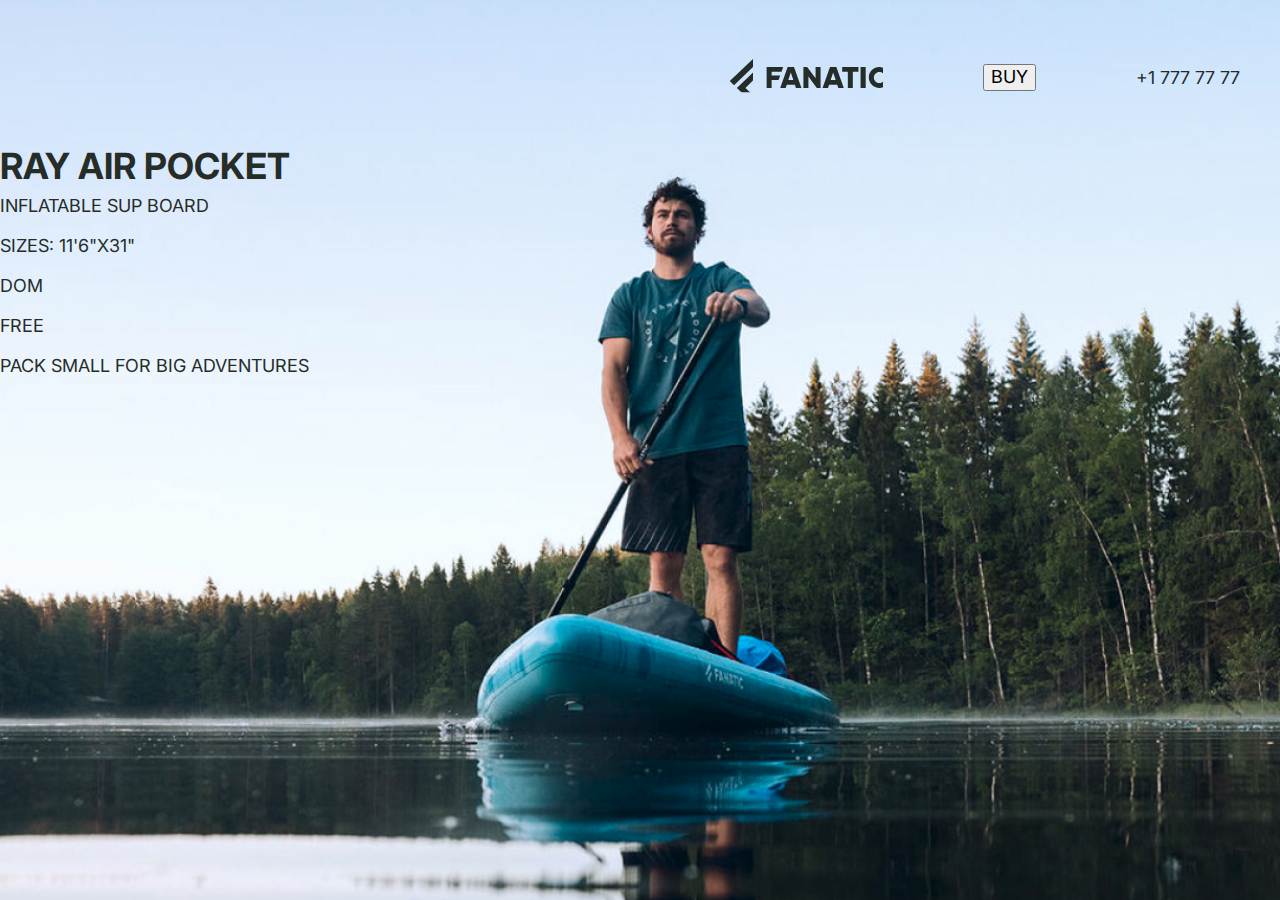
==== index.min.html @ 2a091c15 "1" ====
<!DOCTYPE html><html lang="ru"><head><meta charset="UTF-8"><meta name="viewport" content="width=device-width, initial-scale=1.0"><link rel="shortcut icon" href="img/logo.svg" type="image/x-icon"><link rel="stylesheet" href="css/normalize.css"><link rel="stylesheet" href="css/style.css"><title>Fanatic</title></head><body><div class="wrapper"><header class="header"><div class="container"><div class="header__top"><a class="logo" href="#"><svg width="158" height="36" viewbox="0 0 158 36" fill="none" xmlns="http://www.w3.org/2000/svg"><mask id="mask0_12_97" style="mask-type:alpha" maskunits="userSpaceOnUse" x="0" y="0" width="158" height="36"><path d="M0 0.946289H158V35.3079H0V0.946289Z" fill="white"></path></mask><g mask="url(#mask0_12_97)"><path fill-rule="evenodd" clip-rule="evenodd" d="M4.76709 24.1069L28.0054 1.9292V9.37888C28.0054 9.80975 27.8262 10.2229 27.507 10.5276L9.02255 28.1682L4.76709 24.1069ZM11.8772 30.8925L28.0054 15.5003V22.9501C28.0054 23.3808 27.8262 23.794 27.507 24.0986L20.3883 30.8925L21.7892 32.2295L26.0447 36.2908H17.5336L16.1327 34.9538L11.8772 30.8925ZM158.636 24.0702L162.767 26.8717C160.827 29.3164 157.801 30.8889 154.401 30.8889C148.545 30.8889 143.799 26.2254 143.799 20.4726C143.799 14.7199 148.545 10.0564 154.401 10.0564C157.801 10.0564 160.827 11.6288 162.767 14.0736L158.636 16.8751C157.618 15.6602 156.098 14.8865 154.401 14.8865C151.346 14.8865 148.86 17.3924 148.86 20.4726C148.86 23.5528 151.346 26.0588 154.401 26.0588C156.098 26.0588 157.618 25.2851 158.636 24.0702ZM46.6294 18.4935H55.1771L53.5442 23.0767H46.6294V30.8888H41.64V10.0565H58.1829L56.55 14.6396H46.6294V18.4935ZM117.215 10.0565H133.431V14.6396H127.818V30.8888H122.828V14.6396H117.215V10.0565ZM135.586 30.8889H140.692V10.0565H135.586V30.8889ZM105.64 23.0581L108.166 15.5027L110.692 23.0581H105.64ZM104.985 10.0565L97.5635 30.8888H103.021L104.103 27.6413H112.229L113.311 30.8888H118.769L111.347 10.0565H104.985ZM90.5789 10.0565H95.5683V30.8888H91.8263L83.4065 19.5799V30.8888H78.4171V10.0565H82.1591L90.5789 21.3654V10.0565ZM63.2934 23.0581L65.8194 15.5027L68.3454 23.0581H63.2934ZM62.6387 10.0565L55.2169 30.8888H60.674L61.7567 27.6413H69.8821L70.9648 30.8888H76.4219L69.0002 10.0565H62.6387Z" fill="#262C27"></path></g></svg></a><button class="header__btn">BUY</button><a class="header__phone" href="tel:+17777777">+1 777 77 77</a></div></div><div class="header__content"><div class="header__content-box"><h1 class="header__title">RAY AIR POCKET</h1><p class="header__text">INFLATABLE SUP BOARD</p><p class="header__text">SIZES: 11'6"X31"</p></div><p class="header__decor-text">DOM </p><p class="header__decor-text">FREE</p><p class="header__decor-text">PACK SMALL FOR BIG ADVENTURES</p></div></header></div><script src=""></script></body></html>
---- css/style.css ----
@import url(https://fonts.googleapis.com/css?family=Inter:100,200,300,regular,500,600,700,800,900&display=swap);
@import url(https://fonts.googleapis.com/css?family=Comfortaa:300,regular,500,600,700&display=swap);
*,
*::after,
*::before {
  box-sizing: border-box;
}

body {
  font-family: "Inter", sans-serif;
  font-weight: 400;
  font-size: 18px;
  line-height: 22px;
  color: #262c27;
}

a {
  text-decoration: none;
  color: inherit;
}

h1,
h2,
h3,
h4,
h5,
h6 {
  margin: 0;
}

.container {
  max-width: 1230px;
  padding: 0px 15px;
  margin: 0 auto;
}

.header {
  background-image: url(../img/bg-image.jpg);
  background-size: cover;
  background-repeat: no-repeat;
  height: 100vh;
}
.header__top {
  display: flex;
  align-items: center;
  padding: 57px 0;
  gap: 100px;
  justify-content: flex-end;
}
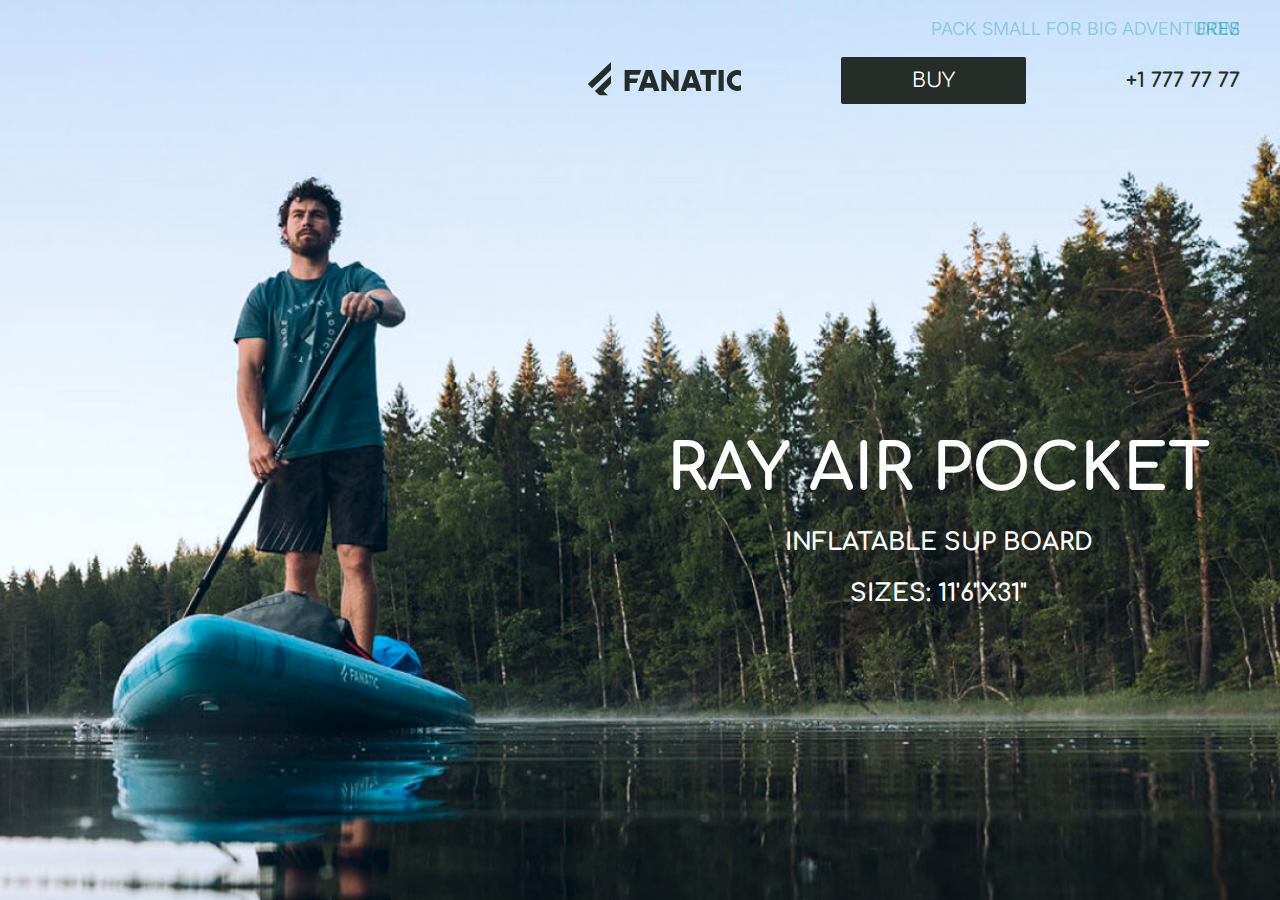
==== commit e648e5e1: "00.52.27" ====
--- a/index.min.html
+++ b/index.min.html
@@ -1 +1 @@
-<!DOCTYPE html><html lang="ru"><head><meta charset="UTF-8"><meta name="viewport" content="width=device-width, initial-scale=1.0"><link rel="shortcut icon" href="img/logo.svg" type="image/x-icon"><link rel="stylesheet" href="css/normalize.css"><link rel="stylesheet" href="css/style.css"><title>Fanatic</title></head><body><div class="wrapper"><header class="header"><div class="container"><div class="header__top"><a class="logo" href="#"><svg width="158" height="36" viewbox="0 0 158 36" fill="none" xmlns="http://www.w3.org/2000/svg"><mask id="mask0_12_97" style="mask-type:alpha" maskunits="userSpaceOnUse" x="0" y="0" width="158" height="36"><path d="M0 0.946289H158V35.3079H0V0.946289Z" fill="white"></path></mask><g mask="url(#mask0_12_97)"><path fill-rule="evenodd" clip-rule="evenodd" d="M4.76709 24.1069L28.0054 1.9292V9.37888C28.0054 9.80975 27.8262 10.2229 27.507 10.5276L9.02255 28.1682L4.76709 24.1069ZM11.8772 30.8925L28.0054 15.5003V22.9501C28.0054 23.3808 27.8262 23.794 27.507 24.0986L20.3883 30.8925L21.7892 32.2295L26.0447 36.2908H17.5336L16.1327 34.9538L11.8772 30.8925ZM158.636 24.0702L162.767 26.8717C160.827 29.3164 157.801 30.8889 154.401 30.8889C148.545 30.8889 143.799 26.2254 143.799 20.4726C143.799 14.7199 148.545 10.0564 154.401 10.0564C157.801 10.0564 160.827 11.6288 162.767 14.0736L158.636 16.8751C157.618 15.6602 156.098 14.8865 154.401 14.8865C151.346 14.8865 148.86 17.3924 148.86 20.4726C148.86 23.5528 151.346 26.0588 154.401 26.0588C156.098 26.0588 157.618 25.2851 158.636 24.0702ZM46.6294 18.4935H55.1771L53.5442 23.0767H46.6294V30.8888H41.64V10.0565H58.1829L56.55 14.6396H46.6294V18.4935ZM117.215 10.0565H133.431V14.6396H127.818V30.8888H122.828V14.6396H117.215V10.0565ZM135.586 30.8889H140.692V10.0565H135.586V30.8889ZM105.64 23.0581L108.166 15.5027L110.692 23.0581H105.64ZM104.985 10.0565L97.5635 30.8888H103.021L104.103 27.6413H112.229L113.311 30.8888H118.769L111.347 10.0565H104.985ZM90.5789 10.0565H95.5683V30.8888H91.8263L83.4065 19.5799V30.8888H78.4171V10.0565H82.1591L90.5789 21.3654V10.0565ZM63.2934 23.0581L65.8194 15.5027L68.3454 23.0581H63.2934ZM62.6387 10.0565L55.2169 30.8888H60.674L61.7567 27.6413H69.8821L70.9648 30.8888H76.4219L69.0002 10.0565H62.6387Z" fill="#262C27"></path></g></svg></a><button class="header__btn">BUY</button><a class="header__phone" href="tel:+17777777">+1 777 77 77</a></div></div><div class="header__content"><div class="header__content-box"><h1 class="header__title">RAY AIR POCKET</h1><p class="header__text">INFLATABLE SUP BOARD</p><p class="header__text">SIZES: 11'6"X31"</p></div><p class="header__decor-text">DOM </p><p class="header__decor-text">FREE</p><p class="header__decor-text">PACK SMALL FOR BIG ADVENTURES</p></div></header></div><script src=""></script></body></html>+<!DOCTYPE html><html lang="ru"><head><meta charset="UTF-8"><meta name="viewport" content="width=device-width, initial-scale=1.0"><link rel="shortcut icon" href="img/logo.svg" type="image/x-icon"><link rel="stylesheet" href="css/normalize.css"><link rel="stylesheet" href="css/style.css"><title>Fanatic</title></head><body><div class="wrapper"><header class="header"><div class="container"><div class="header__top"><a class="logo" href="#"><svg width="158" height="36" viewbox="0 0 158 36" fill="none" xmlns="http://www.w3.org/2000/svg"><mask id="mask0_12_97" style="mask-type:alpha" maskunits="userSpaceOnUse" x="0" y="0" width="158" height="36"><path d="M0 0.946289H158V35.3079H0V0.946289Z" fill="white"></path></mask><g mask="url(#mask0_12_97)"><path fill-rule="evenodd" clip-rule="evenodd" d="M4.76709 24.1069L28.0054 1.9292V9.37888C28.0054 9.80975 27.8262 10.2229 27.507 10.5276L9.02255 28.1682L4.76709 24.1069ZM11.8772 30.8925L28.0054 15.5003V22.9501C28.0054 23.3808 27.8262 23.794 27.507 24.0986L20.3883 30.8925L21.7892 32.2295L26.0447 36.2908H17.5336L16.1327 34.9538L11.8772 30.8925ZM158.636 24.0702L162.767 26.8717C160.827 29.3164 157.801 30.8889 154.401 30.8889C148.545 30.8889 143.799 26.2254 143.799 20.4726C143.799 14.7199 148.545 10.0564 154.401 10.0564C157.801 10.0564 160.827 11.6288 162.767 14.0736L158.636 16.8751C157.618 15.6602 156.098 14.8865 154.401 14.8865C151.346 14.8865 148.86 17.3924 148.86 20.4726C148.86 23.5528 151.346 26.0588 154.401 26.0588C156.098 26.0588 157.618 25.2851 158.636 24.0702ZM46.6294 18.4935H55.1771L53.5442 23.0767H46.6294V30.8888H41.64V10.0565H58.1829L56.55 14.6396H46.6294V18.4935ZM117.215 10.0565H133.431V14.6396H127.818V30.8888H122.828V14.6396H117.215V10.0565ZM135.586 30.8889H140.692V10.0565H135.586V30.8889ZM105.64 23.0581L108.166 15.5027L110.692 23.0581H105.64ZM104.985 10.0565L97.5635 30.8888H103.021L104.103 27.6413H112.229L113.311 30.8888H118.769L111.347 10.0565H104.985ZM90.5789 10.0565H95.5683V30.8888H91.8263L83.4065 19.5799V30.8888H78.4171V10.0565H82.1591L90.5789 21.3654V10.0565ZM63.2934 23.0581L65.8194 15.5027L68.3454 23.0581H63.2934ZM62.6387 10.0565L55.2169 30.8888H60.674L61.7567 27.6413H69.8821L70.9648 30.8888H76.4219L69.0002 10.0565H62.6387Z" fill="#262C27"></path></g></svg></a><button class="header__btn">BUY</button><a class="header__phone" href="tel:+17777777">+1 777 77 77</a></div><div class="header__content"><div class="header__content-box"><h1 class="header__title">RAY AIR POCKET</h1><p class="header__text">INFLATABLE SUP BOARD</p><p class="header__text">SIZES: 11'6"X31"</p></div><p class="header__decor-text">DOM </p><p class="header__decor-text">FREE</p><p class="header__decor-text">PACK SMALL FOR BIG ADVENTURES</p></div></div></header></div><script src=""></script></body></html>--- a/css/style.css
+++ b/css/style.css
@@ -34,11 +34,19 @@
   margin: 0 auto;
 }
 
+.logo path {
+  transition: fill 0.3s ease;
+}
+.logo path:hover {
+  fill: #0093a1;
+}
+
 .header {
   background-image: url(../img/bg-image.jpg);
   background-size: cover;
   background-repeat: no-repeat;
-  height: 100vh;
+  min-height: 100vh;
+  background-position: center;
 }
 .header__top {
   display: flex;
@@ -46,4 +54,52 @@
   padding: 57px 0;
   gap: 100px;
   justify-content: flex-end;
+  font-family: "Comfortaa", cursive;
+  font-weight: 700;
+  font-size: 20px;
+  line-height: 22px;
+}
+.header__btn {
+  text-transform: uppercase;
+  color: #fff;
+  padding: 12px 71px;
+  background-color: #262c27;
+  border: none;
+  cursor: pointer;
+  border-radius: 2px;
+}
+.header__btn:hover {
+  background-color: #0093a1;
+  transition: 0.6s ease;
+}
+.header__content {
+  min-height: calc(100vh - 161px);
+  display: flex;
+  align-items: center;
+  justify-content: flex-end;
+}
+.header__content-box {
+  max-width: 550px;
+  text-align: center;
+  margin-right: 30px;
+  color: #fff;
+  font-family: "Comfortaa", cursive;
+  font-weight: 700;
+}
+.header__title {
+  text-transform: uppercase;
+  margin-bottom: 20px;
+  font-size: 64px;
+  line-height: 71px;
+}
+.header__text {
+  font-size: 24px;
+  line-height: 27px;
+  margin-bottom: 20px;
+}
+.header__decor-text {
+  color: #0093a1;
+  opacity: 0.3;
+  position: absolute;
+  top: 0;
 }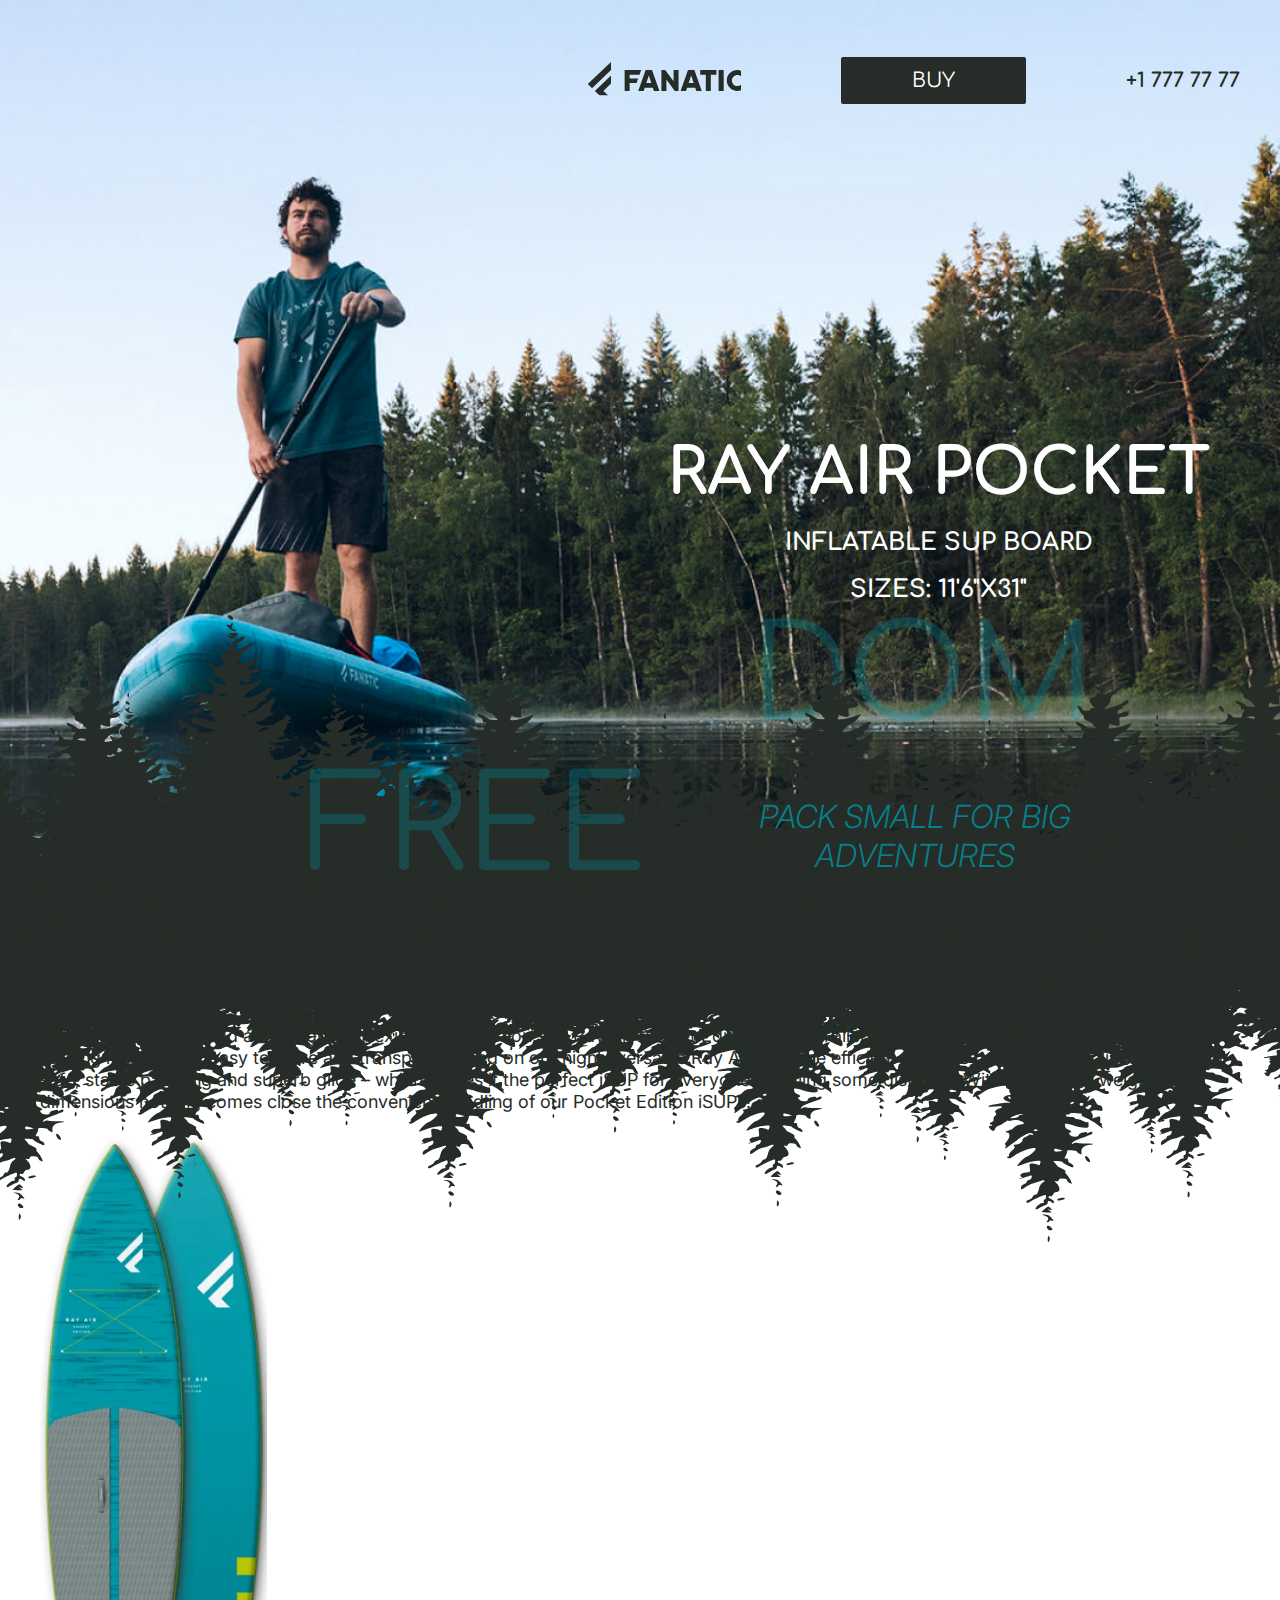
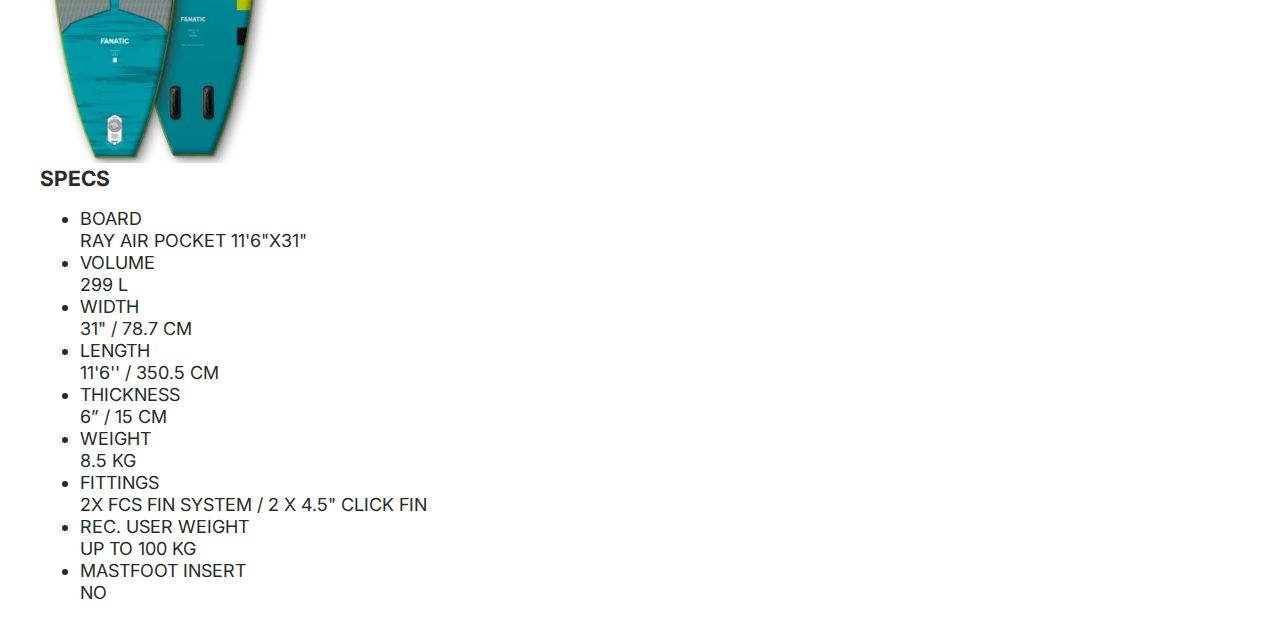
==== commit cea7cbea: "01,27,51" ====
--- a/index.min.html
+++ b/index.min.html
@@ -1 +1 @@
-<!DOCTYPE html><html lang="ru"><head><meta charset="UTF-8"><meta name="viewport" content="width=device-width, initial-scale=1.0"><link rel="shortcut icon" href="img/logo.svg" type="image/x-icon"><link rel="stylesheet" href="css/normalize.css"><link rel="stylesheet" href="css/style.css"><title>Fanatic</title></head><body><div class="wrapper"><header class="header"><div class="container"><div class="header__top"><a class="logo" href="#"><svg width="158" height="36" viewbox="0 0 158 36" fill="none" xmlns="http://www.w3.org/2000/svg"><mask id="mask0_12_97" style="mask-type:alpha" maskunits="userSpaceOnUse" x="0" y="0" width="158" height="36"><path d="M0 0.946289H158V35.3079H0V0.946289Z" fill="white"></path></mask><g mask="url(#mask0_12_97)"><path fill-rule="evenodd" clip-rule="evenodd" d="M4.76709 24.1069L28.0054 1.9292V9.37888C28.0054 9.80975 27.8262 10.2229 27.507 10.5276L9.02255 28.1682L4.76709 24.1069ZM11.8772 30.8925L28.0054 15.5003V22.9501C28.0054 23.3808 27.8262 23.794 27.507 24.0986L20.3883 30.8925L21.7892 32.2295L26.0447 36.2908H17.5336L16.1327 34.9538L11.8772 30.8925ZM158.636 24.0702L162.767 26.8717C160.827 29.3164 157.801 30.8889 154.401 30.8889C148.545 30.8889 143.799 26.2254 143.799 20.4726C143.799 14.7199 148.545 10.0564 154.401 10.0564C157.801 10.0564 160.827 11.6288 162.767 14.0736L158.636 16.8751C157.618 15.6602 156.098 14.8865 154.401 14.8865C151.346 14.8865 148.86 17.3924 148.86 20.4726C148.86 23.5528 151.346 26.0588 154.401 26.0588C156.098 26.0588 157.618 25.2851 158.636 24.0702ZM46.6294 18.4935H55.1771L53.5442 23.0767H46.6294V30.8888H41.64V10.0565H58.1829L56.55 14.6396H46.6294V18.4935ZM117.215 10.0565H133.431V14.6396H127.818V30.8888H122.828V14.6396H117.215V10.0565ZM135.586 30.8889H140.692V10.0565H135.586V30.8889ZM105.64 23.0581L108.166 15.5027L110.692 23.0581H105.64ZM104.985 10.0565L97.5635 30.8888H103.021L104.103 27.6413H112.229L113.311 30.8888H118.769L111.347 10.0565H104.985ZM90.5789 10.0565H95.5683V30.8888H91.8263L83.4065 19.5799V30.8888H78.4171V10.0565H82.1591L90.5789 21.3654V10.0565ZM63.2934 23.0581L65.8194 15.5027L68.3454 23.0581H63.2934ZM62.6387 10.0565L55.2169 30.8888H60.674L61.7567 27.6413H69.8821L70.9648 30.8888H76.4219L69.0002 10.0565H62.6387Z" fill="#262C27"></path></g></svg></a><button class="header__btn">BUY</button><a class="header__phone" href="tel:+17777777">+1 777 77 77</a></div><div class="header__content"><div class="header__content-box"><h1 class="header__title">RAY AIR POCKET</h1><p class="header__text">INFLATABLE SUP BOARD</p><p class="header__text">SIZES: 11'6"X31"</p></div><p class="header__decor-text">DOM </p><p class="header__decor-text">FREE</p><p class="header__decor-text">PACK SMALL FOR BIG ADVENTURES</p></div></div></header></div><script src=""></script></body></html>+<!DOCTYPE html><html lang="ru"><head><meta charset="UTF-8"><meta name="viewport" content="width=device-width, initial-scale=1.0"><link rel="shortcut icon" href="img/logo.svg" type="image/x-icon"><link rel="stylesheet" href="css/normalize.css"><link rel="stylesheet" href="css/style.css"><title>Fanatic</title></head><body><div class="wrapper"><header class="header"><div class="container"><div class="header__top"><a class="logo" href="#"><svg width="158" height="36" viewbox="0 0 158 36" fill="none" xmlns="http://www.w3.org/2000/svg"><mask id="mask0_12_97" style="mask-type:alpha" maskunits="userSpaceOnUse" x="0" y="0" width="158" height="36"><path d="M0 0.946289H158V35.3079H0V0.946289Z" fill="white"></path></mask><g mask="url(#mask0_12_97)"><path fill-rule="evenodd" clip-rule="evenodd" d="M4.76709 24.1069L28.0054 1.9292V9.37888C28.0054 9.80975 27.8262 10.2229 27.507 10.5276L9.02255 28.1682L4.76709 24.1069ZM11.8772 30.8925L28.0054 15.5003V22.9501C28.0054 23.3808 27.8262 23.794 27.507 24.0986L20.3883 30.8925L21.7892 32.2295L26.0447 36.2908H17.5336L16.1327 34.9538L11.8772 30.8925ZM158.636 24.0702L162.767 26.8717C160.827 29.3164 157.801 30.8889 154.401 30.8889C148.545 30.8889 143.799 26.2254 143.799 20.4726C143.799 14.7199 148.545 10.0564 154.401 10.0564C157.801 10.0564 160.827 11.6288 162.767 14.0736L158.636 16.8751C157.618 15.6602 156.098 14.8865 154.401 14.8865C151.346 14.8865 148.86 17.3924 148.86 20.4726C148.86 23.5528 151.346 26.0588 154.401 26.0588C156.098 26.0588 157.618 25.2851 158.636 24.0702ZM46.6294 18.4935H55.1771L53.5442 23.0767H46.6294V30.8888H41.64V10.0565H58.1829L56.55 14.6396H46.6294V18.4935ZM117.215 10.0565H133.431V14.6396H127.818V30.8888H122.828V14.6396H117.215V10.0565ZM135.586 30.8889H140.692V10.0565H135.586V30.8889ZM105.64 23.0581L108.166 15.5027L110.692 23.0581H105.64ZM104.985 10.0565L97.5635 30.8888H103.021L104.103 27.6413H112.229L113.311 30.8888H118.769L111.347 10.0565H104.985ZM90.5789 10.0565H95.5683V30.8888H91.8263L83.4065 19.5799V30.8888H78.4171V10.0565H82.1591L90.5789 21.3654V10.0565ZM63.2934 23.0581L65.8194 15.5027L68.3454 23.0581H63.2934ZM62.6387 10.0565L55.2169 30.8888H60.674L61.7567 27.6413H69.8821L70.9648 30.8888H76.4219L69.0002 10.0565H62.6387Z" fill="#262C27"></path></g></svg></a><button class="header__btn">BUY</button><a class="header__phone" href="tel:+17777777">+1 777 77 77</a></div><div class="header__content"><div class="header__content-box"><h1 class="header__title">RAY AIR POCKET</h1><p class="header__text">INFLATABLE SUP BOARD</p><p class="header__text">SIZES: 11'6"X31"</p></div><p class="header__decor-text header__decor-text-1">DOM </p><p class="header__decor-text header__decor-text-2">FREE</p><p class="header__decor-text header__decor-text-3">PACK SMALL FOR BIG ADVENTURES</p></div></div></header><main class="main"><section class="info"><div class="container"><div class="info__inner"><div class="info__top"></div><p class="info__top-text">After our well received Fly Air Pocket Edition we’re adding the respective touring iSUP to our Range – the Ray Air Pocket Edition! The ultra travel-friendly touring iSUP is built in a tough but light construction that allows it to be packed into a backpack half the size of a regular iSUP.<button class="popup-btn info__btn"><svg width="70" height="70" viewbox="0 0 70 70" fill="none" xmlns="http://www.w3.org/2000/svg"><path d="M52.6733 34.5L26.1634 49.6554V19.3446L52.6733 34.5Z" fill="white"></path><circle cx="35" cy="35" r="34" stroke="white" stroke-width="2"></circle></svg><span>Play Video</span></button></p><p class="info__top-text">With a thinner deck pad and tough but flexible construction, the Ray Air Pocket Edition can be rolled and packed into a much narrower bag, making it extremely easy to store and transport. Based on our highly versatile Ray Air 11’6’’, the efficient shape is packed with volume - offering safe, stable paddling and superb glide – which makes it the perfect iSUP for everyone paddling some distance. With its minimal weight and dimensions nothing comes close the convenient handling of our Pocket Edition iSUPs!</p><img class="info__top-img" src="../img/RayAirPocket.png" alt="RayAirPocket"></div><div class="info__specs"><h3 class="info__specs-title">SPECS</h3><ul class="info__specs-list"><li class="info__specs-item"><p class="info__specs-caption">BOARD</p><p class="info__specs-text">RAY AIR POCKET 11'6"X31"</p></li><li class="info__specs-item"><p class="info__specs-caption">VOLUME</p><p class="info__specs-text">299 L</p></li><li class="info__specs-item"><p class="info__specs-caption">WIDTH</p><p class="info__specs-text">31" / 78.7 CM</p></li><li class="info__specs-item"><p class="info__specs-caption">LENGTH</p><p class="info__specs-text">11'6'' / 350.5 CM</p></li><li class="info__specs-item"><p class="info__specs-caption">THICKNESS</p><p class="info__specs-text">6” / 15 CM</p></li><li class="info__specs-item"><p class="info__specs-caption">WEIGHT</p><p class="info__specs-text">8.5 KG</p></li><li class="info__specs-item"><p class="info__specs-caption">FITTINGS</p><p class="info__specs-text">2X FCS FIN SYSTEM / 2 X 4.5" CLICK FIN</p></li><li class="info__specs-item"><p class="info__specs-caption">REC. USER WEIGHT</p><p class="info__specs-text">UP TO 100 KG</p></li><li class="info__specs-item"><p class="info__specs-caption">MASTFOOT INSERT</p><p class="info__specs-text">NO</p></li></ul></div></div></section></main></div><script src=""></script></body></html>--- a/css/style.css
+++ b/css/style.css
@@ -24,7 +24,8 @@
 h3,
 h4,
 h5,
-h6 {
+h6,
+p {
   margin: 0;
 }
 
@@ -47,6 +48,35 @@
   background-repeat: no-repeat;
   min-height: 100vh;
   background-position: center;
+  position: relative;
+}
+.header::before {
+  content: "";
+  position: absolute;
+  background-image: url(../img/header-decore.svg);
+  bottom: 0;
+  left: 0;
+  right: 0;
+  height: 456px;
+  background-size: cover;
+  background-position: center;
+  background-repeat: no-repeat;
+  transform: translateY(35%);
+  z-index: 2;
+}
+.header::after {
+  content: "";
+  position: absolute;
+  background-image: url(../img/header-decore.svg);
+  bottom: 0;
+  left: 0;
+  right: 0;
+  height: 456px;
+  background-size: cover;
+  background-position: center;
+  background-repeat: no-repeat;
+  transform: translateY(75%) rotate(180deg);
+  z-index: 3;
 }
 .header__top {
   display: flex;
@@ -77,6 +107,7 @@
   display: flex;
   align-items: center;
   justify-content: flex-end;
+  position: relative;
 }
 .header__content-box {
   max-width: 550px;
@@ -99,7 +130,33 @@
 }
 .header__decor-text {
   color: #0093a1;
+  opacity: 0.8;
+  position: absolute;
+  bottom: 25px;
+}
+.header__decor-text-1 {
+  z-index: 1;
+  right: 145px;
+  bottom: 150px;
+}
+.header__decor-text-2 {
+  z-index: 4;
+  left: 265px;
+  bottom: 0;
+}
+.header__decor-text-1, .header__decor-text-2 {
+  font-family: "Comfortaa", cursive;
+  font-size: 130px;
+  line-height: 145px;
   opacity: 0.3;
-  position: absolute;
-  top: 0;
+}
+.header__decor-text-3 {
+  font-style: italic;
+  max-width: 360px;
+  right: 145px;
+  z-index: 4;
+  font-weight: 300;
+  font-size: 32px;
+  line-height: 39px;
+  text-align: center;
 }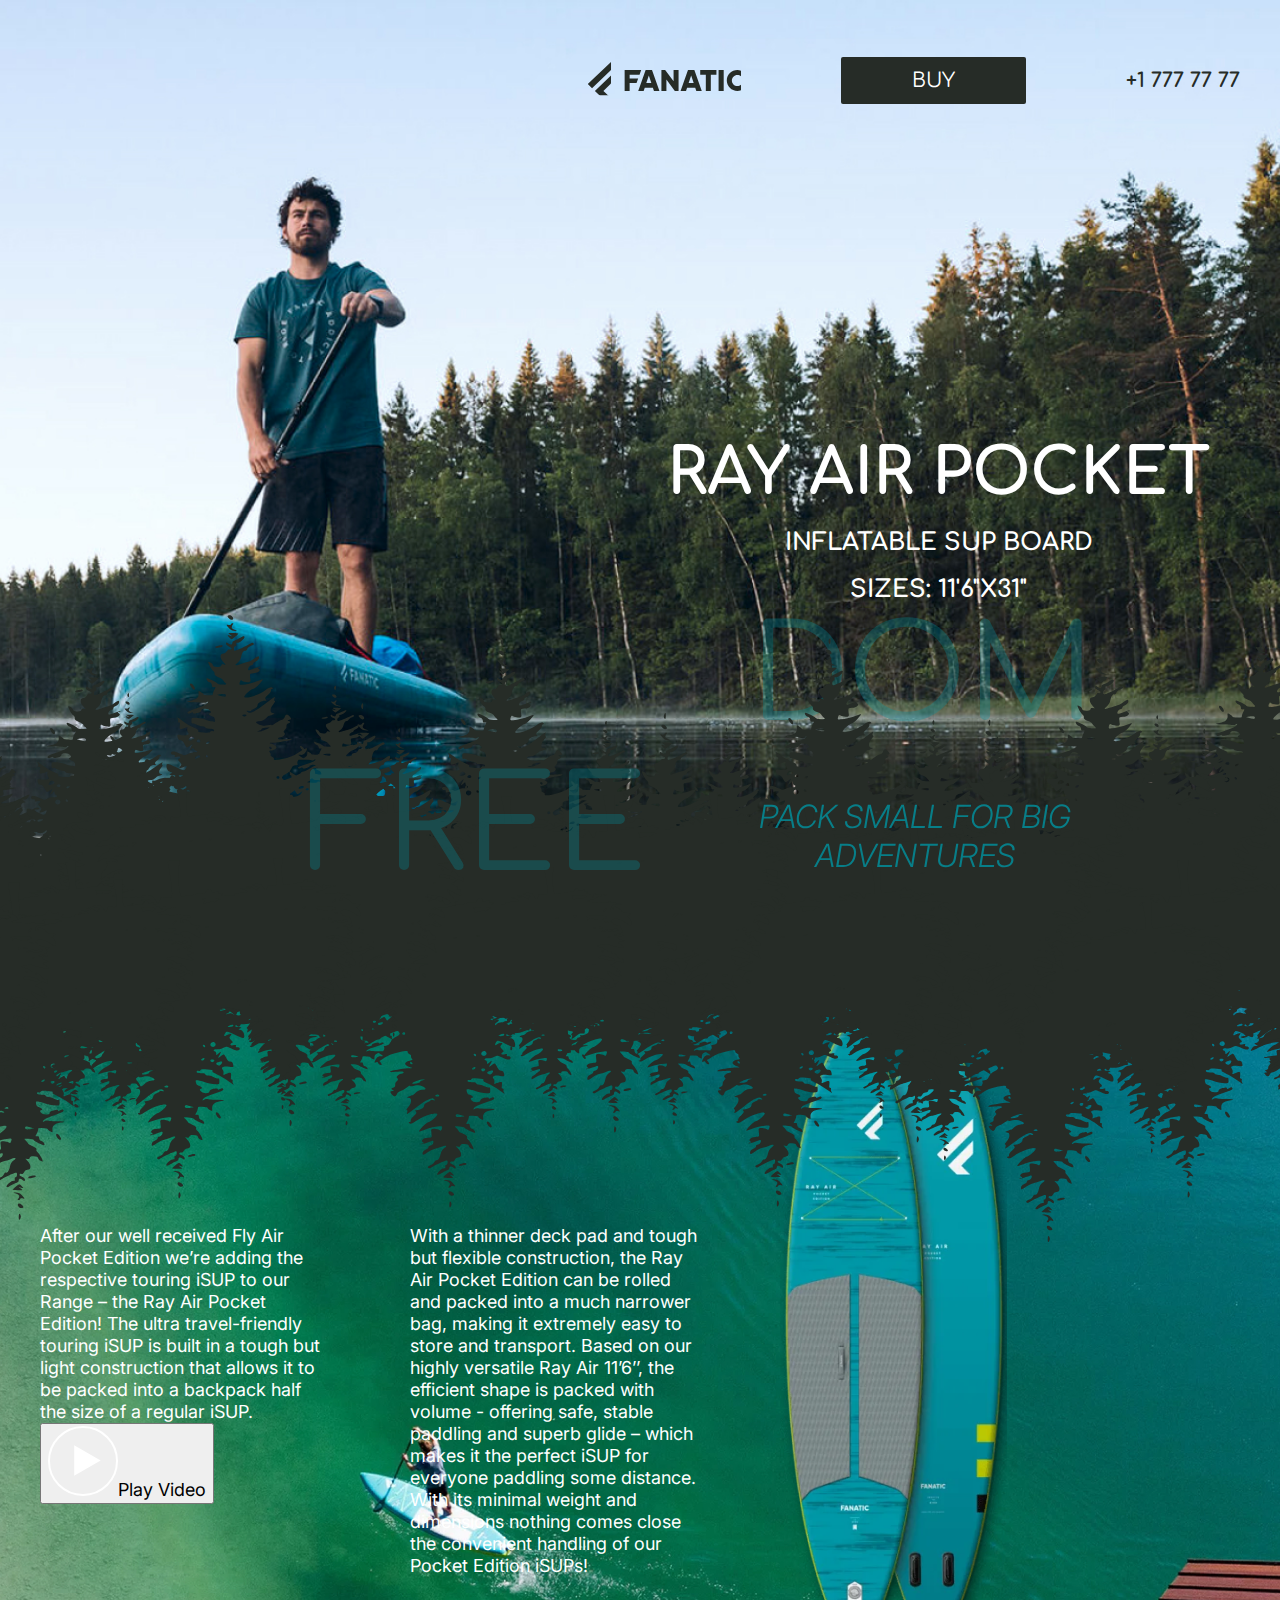
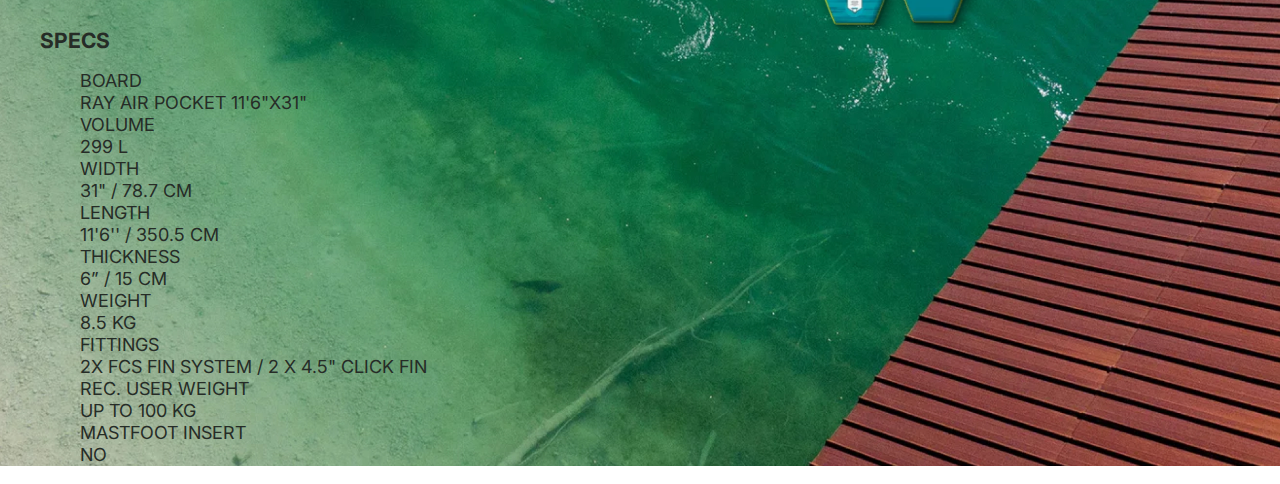
==== commit 02554da5: "01,40,58" ====
--- a/index.min.html
+++ b/index.min.html
@@ -1 +1 @@
-<!DOCTYPE html><html lang="ru"><head><meta charset="UTF-8"><meta name="viewport" content="width=device-width, initial-scale=1.0"><link rel="shortcut icon" href="img/logo.svg" type="image/x-icon"><link rel="stylesheet" href="css/normalize.css"><link rel="stylesheet" href="css/style.css"><title>Fanatic</title></head><body><div class="wrapper"><header class="header"><div class="container"><div class="header__top"><a class="logo" href="#"><svg width="158" height="36" viewbox="0 0 158 36" fill="none" xmlns="http://www.w3.org/2000/svg"><mask id="mask0_12_97" style="mask-type:alpha" maskunits="userSpaceOnUse" x="0" y="0" width="158" height="36"><path d="M0 0.946289H158V35.3079H0V0.946289Z" fill="white"></path></mask><g mask="url(#mask0_12_97)"><path fill-rule="evenodd" clip-rule="evenodd" d="M4.76709 24.1069L28.0054 1.9292V9.37888C28.0054 9.80975 27.8262 10.2229 27.507 10.5276L9.02255 28.1682L4.76709 24.1069ZM11.8772 30.8925L28.0054 15.5003V22.9501C28.0054 23.3808 27.8262 23.794 27.507 24.0986L20.3883 30.8925L21.7892 32.2295L26.0447 36.2908H17.5336L16.1327 34.9538L11.8772 30.8925ZM158.636 24.0702L162.767 26.8717C160.827 29.3164 157.801 30.8889 154.401 30.8889C148.545 30.8889 143.799 26.2254 143.799 20.4726C143.799 14.7199 148.545 10.0564 154.401 10.0564C157.801 10.0564 160.827 11.6288 162.767 14.0736L158.636 16.8751C157.618 15.6602 156.098 14.8865 154.401 14.8865C151.346 14.8865 148.86 17.3924 148.86 20.4726C148.86 23.5528 151.346 26.0588 154.401 26.0588C156.098 26.0588 157.618 25.2851 158.636 24.0702ZM46.6294 18.4935H55.1771L53.5442 23.0767H46.6294V30.8888H41.64V10.0565H58.1829L56.55 14.6396H46.6294V18.4935ZM117.215 10.0565H133.431V14.6396H127.818V30.8888H122.828V14.6396H117.215V10.0565ZM135.586 30.8889H140.692V10.0565H135.586V30.8889ZM105.64 23.0581L108.166 15.5027L110.692 23.0581H105.64ZM104.985 10.0565L97.5635 30.8888H103.021L104.103 27.6413H112.229L113.311 30.8888H118.769L111.347 10.0565H104.985ZM90.5789 10.0565H95.5683V30.8888H91.8263L83.4065 19.5799V30.8888H78.4171V10.0565H82.1591L90.5789 21.3654V10.0565ZM63.2934 23.0581L65.8194 15.5027L68.3454 23.0581H63.2934ZM62.6387 10.0565L55.2169 30.8888H60.674L61.7567 27.6413H69.8821L70.9648 30.8888H76.4219L69.0002 10.0565H62.6387Z" fill="#262C27"></path></g></svg></a><button class="header__btn">BUY</button><a class="header__phone" href="tel:+17777777">+1 777 77 77</a></div><div class="header__content"><div class="header__content-box"><h1 class="header__title">RAY AIR POCKET</h1><p class="header__text">INFLATABLE SUP BOARD</p><p class="header__text">SIZES: 11'6"X31"</p></div><p class="header__decor-text header__decor-text-1">DOM </p><p class="header__decor-text header__decor-text-2">FREE</p><p class="header__decor-text header__decor-text-3">PACK SMALL FOR BIG ADVENTURES</p></div></div></header><main class="main"><section class="info"><div class="container"><div class="info__inner"><div class="info__top"></div><p class="info__top-text">After our well received Fly Air Pocket Edition we’re adding the respective touring iSUP to our Range – the Ray Air Pocket Edition! The ultra travel-friendly touring iSUP is built in a tough but light construction that allows it to be packed into a backpack half the size of a regular iSUP.<button class="popup-btn info__btn"><svg width="70" height="70" viewbox="0 0 70 70" fill="none" xmlns="http://www.w3.org/2000/svg"><path d="M52.6733 34.5L26.1634 49.6554V19.3446L52.6733 34.5Z" fill="white"></path><circle cx="35" cy="35" r="34" stroke="white" stroke-width="2"></circle></svg><span>Play Video</span></button></p><p class="info__top-text">With a thinner deck pad and tough but flexible construction, the Ray Air Pocket Edition can be rolled and packed into a much narrower bag, making it extremely easy to store and transport. Based on our highly versatile Ray Air 11’6’’, the efficient shape is packed with volume - offering safe, stable paddling and superb glide – which makes it the perfect iSUP for everyone paddling some distance. With its minimal weight and dimensions nothing comes close the convenient handling of our Pocket Edition iSUPs!</p><img class="info__top-img" src="../img/RayAirPocket.png" alt="RayAirPocket"></div><div class="info__specs"><h3 class="info__specs-title">SPECS</h3><ul class="info__specs-list"><li class="info__specs-item"><p class="info__specs-caption">BOARD</p><p class="info__specs-text">RAY AIR POCKET 11'6"X31"</p></li><li class="info__specs-item"><p class="info__specs-caption">VOLUME</p><p class="info__specs-text">299 L</p></li><li class="info__specs-item"><p class="info__specs-caption">WIDTH</p><p class="info__specs-text">31" / 78.7 CM</p></li><li class="info__specs-item"><p class="info__specs-caption">LENGTH</p><p class="info__specs-text">11'6'' / 350.5 CM</p></li><li class="info__specs-item"><p class="info__specs-caption">THICKNESS</p><p class="info__specs-text">6” / 15 CM</p></li><li class="info__specs-item"><p class="info__specs-caption">WEIGHT</p><p class="info__specs-text">8.5 KG</p></li><li class="info__specs-item"><p class="info__specs-caption">FITTINGS</p><p class="info__specs-text">2X FCS FIN SYSTEM / 2 X 4.5" CLICK FIN</p></li><li class="info__specs-item"><p class="info__specs-caption">REC. USER WEIGHT</p><p class="info__specs-text">UP TO 100 KG</p></li><li class="info__specs-item"><p class="info__specs-caption">MASTFOOT INSERT</p><p class="info__specs-text">NO</p></li></ul></div></div></section></main></div><script src=""></script></body></html>+<!DOCTYPE html><html lang="ru"><head><meta charset="UTF-8"><meta name="viewport" content="width=device-width, initial-scale=1.0"><link rel="shortcut icon" href="img/logo.svg" type="image/x-icon"><link rel="stylesheet" href="css/normalize.css"><link rel="stylesheet" href="css/style.css"><title>Fanatic</title></head><body><div class="wrapper"><header class="header"><div class="container"><div class="header__top"><a class="logo" href="#"><svg width="158" height="36" viewbox="0 0 158 36" fill="none" xmlns="http://www.w3.org/2000/svg"><mask id="mask0_12_97" style="mask-type:alpha" maskunits="userSpaceOnUse" x="0" y="0" width="158" height="36"><path d="M0 0.946289H158V35.3079H0V0.946289Z" fill="white"></path></mask><g mask="url(#mask0_12_97)"><path fill-rule="evenodd" clip-rule="evenodd" d="M4.76709 24.1069L28.0054 1.9292V9.37888C28.0054 9.80975 27.8262 10.2229 27.507 10.5276L9.02255 28.1682L4.76709 24.1069ZM11.8772 30.8925L28.0054 15.5003V22.9501C28.0054 23.3808 27.8262 23.794 27.507 24.0986L20.3883 30.8925L21.7892 32.2295L26.0447 36.2908H17.5336L16.1327 34.9538L11.8772 30.8925ZM158.636 24.0702L162.767 26.8717C160.827 29.3164 157.801 30.8889 154.401 30.8889C148.545 30.8889 143.799 26.2254 143.799 20.4726C143.799 14.7199 148.545 10.0564 154.401 10.0564C157.801 10.0564 160.827 11.6288 162.767 14.0736L158.636 16.8751C157.618 15.6602 156.098 14.8865 154.401 14.8865C151.346 14.8865 148.86 17.3924 148.86 20.4726C148.86 23.5528 151.346 26.0588 154.401 26.0588C156.098 26.0588 157.618 25.2851 158.636 24.0702ZM46.6294 18.4935H55.1771L53.5442 23.0767H46.6294V30.8888H41.64V10.0565H58.1829L56.55 14.6396H46.6294V18.4935ZM117.215 10.0565H133.431V14.6396H127.818V30.8888H122.828V14.6396H117.215V10.0565ZM135.586 30.8889H140.692V10.0565H135.586V30.8889ZM105.64 23.0581L108.166 15.5027L110.692 23.0581H105.64ZM104.985 10.0565L97.5635 30.8888H103.021L104.103 27.6413H112.229L113.311 30.8888H118.769L111.347 10.0565H104.985ZM90.5789 10.0565H95.5683V30.8888H91.8263L83.4065 19.5799V30.8888H78.4171V10.0565H82.1591L90.5789 21.3654V10.0565ZM63.2934 23.0581L65.8194 15.5027L68.3454 23.0581H63.2934ZM62.6387 10.0565L55.2169 30.8888H60.674L61.7567 27.6413H69.8821L70.9648 30.8888H76.4219L69.0002 10.0565H62.6387Z" fill="#262C27"></path></g></svg></a><button class="header__btn">BUY</button><a class="header__phone" href="tel:+17777777">+1 777 77 77</a></div><div class="header__content"><div class="header__content-box"><h1 class="header__title">RAY AIR POCKET</h1><p class="header__text">INFLATABLE SUP BOARD</p><p class="header__text">SIZES: 11'6"X31"</p></div><p class="header__decor-text header__decor-text-1">DOM </p><p class="header__decor-text header__decor-text-2">FREE</p><p class="header__decor-text header__decor-text-3">PACK SMALL FOR BIG ADVENTURES</p></div></div></header><main class="main"><section class="info"><div class="container"><div class="info__inner"><div class="info__top"><p class="info__top-text">After our well received Fly Air Pocket Edition we’re adding the respective touring iSUP to our Range – the Ray Air Pocket Edition! The ultra travel-friendly touring iSUP is built in a tough but light construction that allows it to be packed into a backpack half the size of a regular iSUP.<button class="popup-btn info__btn"><svg width="70" height="70" viewbox="0 0 70 70" fill="none" xmlns="http://www.w3.org/2000/svg"><path d="M52.6733 34.5L26.1634 49.6554V19.3446L52.6733 34.5Z" fill="white"></path><circle cx="35" cy="35" r="34" stroke="white" stroke-width="2"></circle></svg><span>Play Video</span></button></p><p class="info__top-text">With a thinner deck pad and tough but flexible construction, the Ray Air Pocket Edition can be rolled and packed into a much narrower bag, making it extremely easy to store and transport. Based on our highly versatile Ray Air 11’6’’, the efficient shape is packed with volume - offering safe, stable paddling and superb glide – which makes it the perfect iSUP for everyone paddling some distance. With its minimal weight and dimensions nothing comes close the convenient handling of our Pocket Edition iSUPs!</p><img class="info__top-img" src="../img/RayAirPocket.png" alt="RayAirPocket"></div><div class="info__specs"><h3 class="info__specs-title">SPECS</h3><ul class="info__specs-list"><li class="info__specs-item"> <p class="info__specs-caption">BOARD</p><p class="info__specs-text">RAY AIR POCKET 11'6"X31"</p></li><li class="info__specs-item"><p class="info__specs-caption">VOLUME</p><p class="info__specs-text">299 L</p></li><li class="info__specs-item"><p class="info__specs-caption">WIDTH</p><p class="info__specs-text">31" / 78.7 CM</p></li><li class="info__specs-item"><p class="info__specs-caption">LENGTH</p><p class="info__specs-text">11'6'' / 350.5 CM</p></li><li class="info__specs-item"><p class="info__specs-caption">THICKNESS</p><p class="info__specs-text">6” / 15 CM</p></li><li class="info__specs-item"><p class="info__specs-caption">WEIGHT</p><p class="info__specs-text">8.5 KG</p></li><li class="info__specs-item"><p class="info__specs-caption">FITTINGS</p><p class="info__specs-text">2X FCS FIN SYSTEM / 2 X 4.5" CLICK FIN</p></li><li class="info__specs-item"><p class="info__specs-caption">REC. USER WEIGHT</p><p class="info__specs-text">UP TO 100 KG</p></li><li class="info__specs-item"><p class="info__specs-caption">MASTFOOT INSERT</p><p class="info__specs-text">NO</p></li></ul></div></div></div></section></main></div><script src=""></script></body></html>--- a/css/style.css
+++ b/css/style.css
@@ -29,6 +29,11 @@
   margin: 0;
 }
 
+ul,
+li {
+  list-style-type: none;
+}
+
 .container {
   max-width: 1230px;
   padding: 0px 15px;
@@ -49,6 +54,7 @@
   min-height: 100vh;
   background-position: center;
   position: relative;
+  margin-bottom: 80px;
 }
 .header::before {
   content: "";
@@ -159,4 +165,32 @@
   font-size: 32px;
   line-height: 39px;
   text-align: center;
+}
+
+.info {
+  background-image: url(../img/main-bg.jpg);
+  background-repeat: no-repeat;
+  background-size: cover;
+  background-position: center;
+  position: relative;
+}
+.info::before {
+  content: "";
+  position: absolute;
+  height: 130px;
+  background-color: #262C27;
+  top: 0;
+  left: 0;
+  right: 0;
+  transform: translateY(-120px);
+  z-index: 1;
+}
+.info__top {
+  display: flex;
+  gap: 80px;
+}
+.info__top-text {
+  padding-top: 245px;
+  width: 290px;
+  color: #fff;
 }